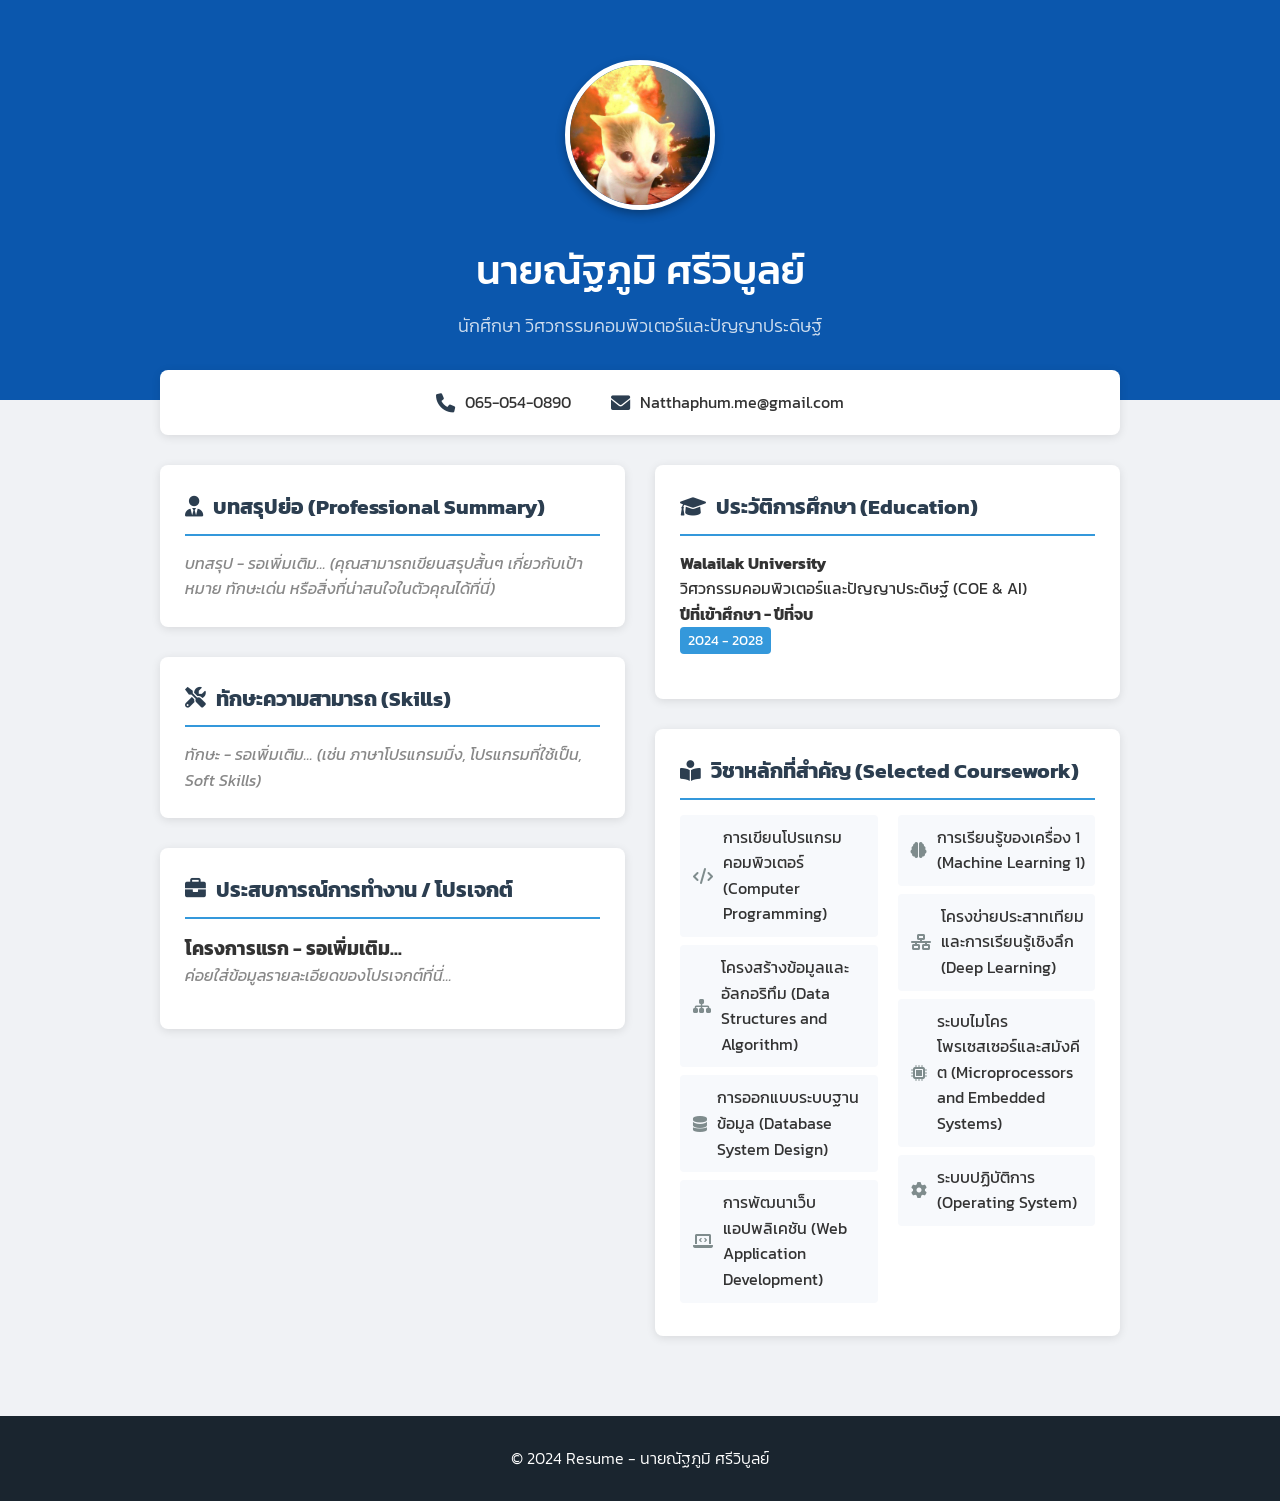
==== index.html @ 9d8151a6 "first commit" ====
<!DOCTYPE html>
<html lang="th">

<head>
    <meta charset="UTF-8">
    <meta name="viewport" content="width=device-width, initial-scale=1.0">
    <title>Resume - นายณัฐภูมิ ศรีวิบูลย์</title>
    <link rel="stylesheet" href="resume.css">
    <link rel="stylesheet" href="https://cdnjs.cloudflare.com/ajax/libs/font-awesome/6.0.0/css/all.min.css">
    <link href="https://fonts.googleapis.com/css2?family=Kanit:wght@300;400;500&display=swap" rel="stylesheet">
</head>

<body>

    <header class="header">
        <div class="container">
            <img src="profile.png" alt="นายณัฐภูมิ ศรีวิบูลย์" class="profile-img">
            <h1>นายณัฐภูมิ ศรีวิบูลย์</h1>
            <p>นักศึกษา วิศวกรรมคอมพิวเตอร์และปัญญาประดิษฐ์</p>
        </div>
    </header>

    <div class="container main-content">

        <section class="contact-bar">
            <div class="contact-item">
                <i class="fas fa-phone"></i>
                <span>065-054-0890</span>
            </div>
            <div class="contact-item">
                <i class="fas fa-envelope"></i>
                <a href="mailto:Natthaphum.me@gmail.com">Natthaphum.me@gmail.com</a>
            </div>
        </section>

        <div class="resume-grid">

            <div class="left-col">
                <section class="panel summary-panel">
                    <h2><i class="fas fa-user-tie"></i> บทสรุปย่อ (Professional Summary)</h2>
                    <p class="placeholder">บทสรุป - รอเพิ่มเติม... (คุณสามารถเขียนสรุปสั้นๆ เกี่ยวกับเป้าหมาย ทักษะเด่น
                        หรือสิ่งที่น่าสนใจในตัวคุณได้ที่นี่)</p>
                </section>

                <section class="panel skills-panel">
                    <h2><i class="fas fa-tools"></i> ทักษะความสามารถ (Skills)</h2>
                    <p class="placeholder">ทักษะ - รอเพิ่มเติม... (เช่น ภาษาโปรแกรมมิ่ง, โปรแกรมที่ใช้เป็น, Soft Skills)
                    </p>
                </section>

                <section class="panel experience-panel">
                    <h2><i class="fas fa-briefcase"></i> ประสบการณ์การทำงาน / โปรเจกต์</h2>
                    <div class="project-item">
                        <h3>โครงการแรก - รอเพิ่มเติม...</h3>
                        <p class="placeholder">ค่อยใส่ข้อมูลรายละเอียดของโปรเจกต์ที่นี่...</p>
                    </div>
                </section>
            </div>

            <div class="right-col">
                <section class="panel education-panel">
                    <h2><i class="fas fa-graduation-cap"></i> ประวัติการศึกษา (Education)</h2>
                    <div class="edu-item">

                        <p><strong>Walailak University</strong></p>
                        <p>วิศวกรรมคอมพิวเตอร์และปัญญาประดิษฐ์ (COE & AI)</p>
                        <p><strong>ปีที่เข้าศึกษา - ปีที่จบ</strong></p>
                        <span class="date">2024 - 2028</span>
                    </div>
                </section>

                <section class="panel coursework-panel">
                    <h2><i class="fas fa-book-reader"></i> วิชาหลักที่สำคัญ (Selected Coursework)</h2>
                

                    <div class="course-grid">

                        <ul class="course-list course-col left">
                            <li><i class="fas fa-code"></i> การเขียนโปรแกรมคอมพิวเตอร์ (Computer Programming)</li>
                            <li><i class="fas fa-sitemap"></i> โครงสร้างข้อมูลและอัลกอริทึม (Data Structures and
                                Algorithm)</li>
                            <li><i class="fas fa-database"></i> การออกแบบระบบฐานข้อมูล (Database System Design)</li>
                            <li><i class="fas fa-laptop-code"></i> การพัฒนาเว็บแอปพลิเคชัน (Web Application Development)
                            </li>
                        </ul>

                        <ul class="course-list course-col right">
                            <li><i class="fas fa-brain"></i> การเรียนรู้ของเครื่อง 1 (Machine Learning 1)</li>
                            <li><i class="fas fa-network-wired"></i> โครงข่ายประสาทเทียมและการเรียนรู้เชิงลึก (Deep
                                Learning)</li>
                            <li><i class="fas fa-microchip"></i> ระบบไมโครโพรเซสเซอร์และสมังคีต (Microprocessors and
                                Embedded Systems)</li>
                            <li><i class="fas fa-cog"></i> ระบบปฏิบัติการ (Operating System)</li>
                        </ul>

                    </div>
                </section>
            </div>
        </div>
    </div>

    <footer class="footer">
        <p>&copy; 2024 Resume - นายณัฐภูมิ ศรีวิบูลย์</p>
    </footer>

    <script src="resume.js"></script>
</body>

</html>
---- resume.css ----
/* การตั้งค่าพื้นฐาน */
* {
    margin: 0;
    padding: 0;
    box-sizing: border-box;
}

body {
    font-family: 'Kanit', sans-serif;
    background-color: #f0f2f5;
    color: #333;
    line-height: 1.6;
}

.container {
    max-width: 1000px;
    margin: 0 auto;
    padding: 0 20px;
}

/* Header */
.header {
    background-color: #0b57ad;
    color: white;
    padding: 60px 0;
    text-align: center;
}

.profile-img {
    width: 150px;
    height: 150px;
    border-radius: 50%;
    object-fit: cover;
    border: 5px solid white;
    margin-bottom: 20px;
    box-shadow: 0 4px 10px rgba(0,0,0,0.3);
}

.header h1 {
    font-size: 2.5rem;
    font-weight: 500;
    margin-bottom: 10px;
}

.header p {
    font-size: 1.1rem;
    font-weight: 300;
    opacity: 0.8;
}

/* Main Content */
.main-content {
    margin-top: -30px;
    padding-bottom: 50px;
}

/* Contact Bar */
.contact-bar {
    background-color: white;
    padding: 20px;
    border-radius: 8px;
    box-shadow: 0 2px 10px rgba(0, 0, 0, 0.1);
    display: flex;
    justify-content: center;
    gap: 40px;
    margin-bottom: 30px;
}

.contact-item {
    display: flex;
    align-items: center;
    gap: 10px;
}

.contact-item i {
    color: #2c3e50;
    font-size: 1.2rem;
}

.contact-item a {
    color: #333;
    text-decoration: none;
}

.contact-item a:hover {
    text-decoration: underline;
}

/* Resume Grid */
.resume-grid {
    display: grid;
    grid-template-columns: 1fr 1fr;
    gap: 30px;
}

/* Panel Styling */
.panel {
    background-color: white;
    padding: 25px;
    border-radius: 8px;
    box-shadow: 0 2px 10px rgba(0,0,0,0.1);
    margin-bottom: 30px;
}

.panel h2 {
    color: #2c3e50;
    font-size: 1.3rem;
    margin-bottom: 15px;
    border-bottom: 2px solid #3498db;
    padding-bottom: 10px;
    display: flex;
    align-items: center;
    gap: 10px;
}

.placeholder {
    font-style: italic;
    color: #888;
}

/* Coursework */
.course-intro {
    margin-bottom: 15px;
}

.course-list {
    list-style: none;
}

.course-list li {
    background-color: #f7f9fc;
    padding: 10px;
    border-radius: 4px;
    margin-bottom: 8px;
    display: flex;
    align-items: center;
    gap: 10px;
    border-left: 3px solid transparent;
}

.course-list li:hover {
    border-left: 3px solid #3498db;
    background-color: #ebf5fb;
}

.course-list li i {
    color: #7f8c8d;
    width: 20px;
    text-align: center;
}

/* Education & Experience Items */
.edu-item, .project-item {
    margin-bottom: 15px;
}

.date {
    display: inline-block;
    background-color: #3498db;
    color: white;
    padding: 2px 8px;
    border-radius: 4px;
    font-size: 0.9rem;
    margin-bottom: 5px;
}

/* Footer */
.footer {
    text-align: center;
    padding: 30px 0;
    background-color: #1a252f;
    color: white;
    font-weight: 300;
}

/* Responsive (ปรับหน้าจอสำหรับมือถือ) */
@media (max-width: 768px) {
    .resume-grid {
        grid-template-columns: 1fr;
    }
    
    .contact-bar {
        flex-direction: column;
        align-items: center;
        gap: 15px;
    }
    
    .header h1 {
        font-size: 2rem;
    }
}
/* จัดการกล่องคอลัมน์วิชาเรียน */
.course-grid {
    display: flex;
    gap: 20px; /* ระยะห่างระหว่างคอลัมน์ซ้าย-ขวา */
}

.course-col {
    flex: 1; /* ให้ 2 ฝั่งแบ่งพื้นที่เท่าๆ กัน */
}

/* แถม: ทำให้มือถือดูสวย (เรียงต่อกันบนลงล่างเมื่อจอเล็ก) */
@media (max-width: 768px) {
    .course-grid {
        flex-direction: column;
        gap: 0;
    }
}
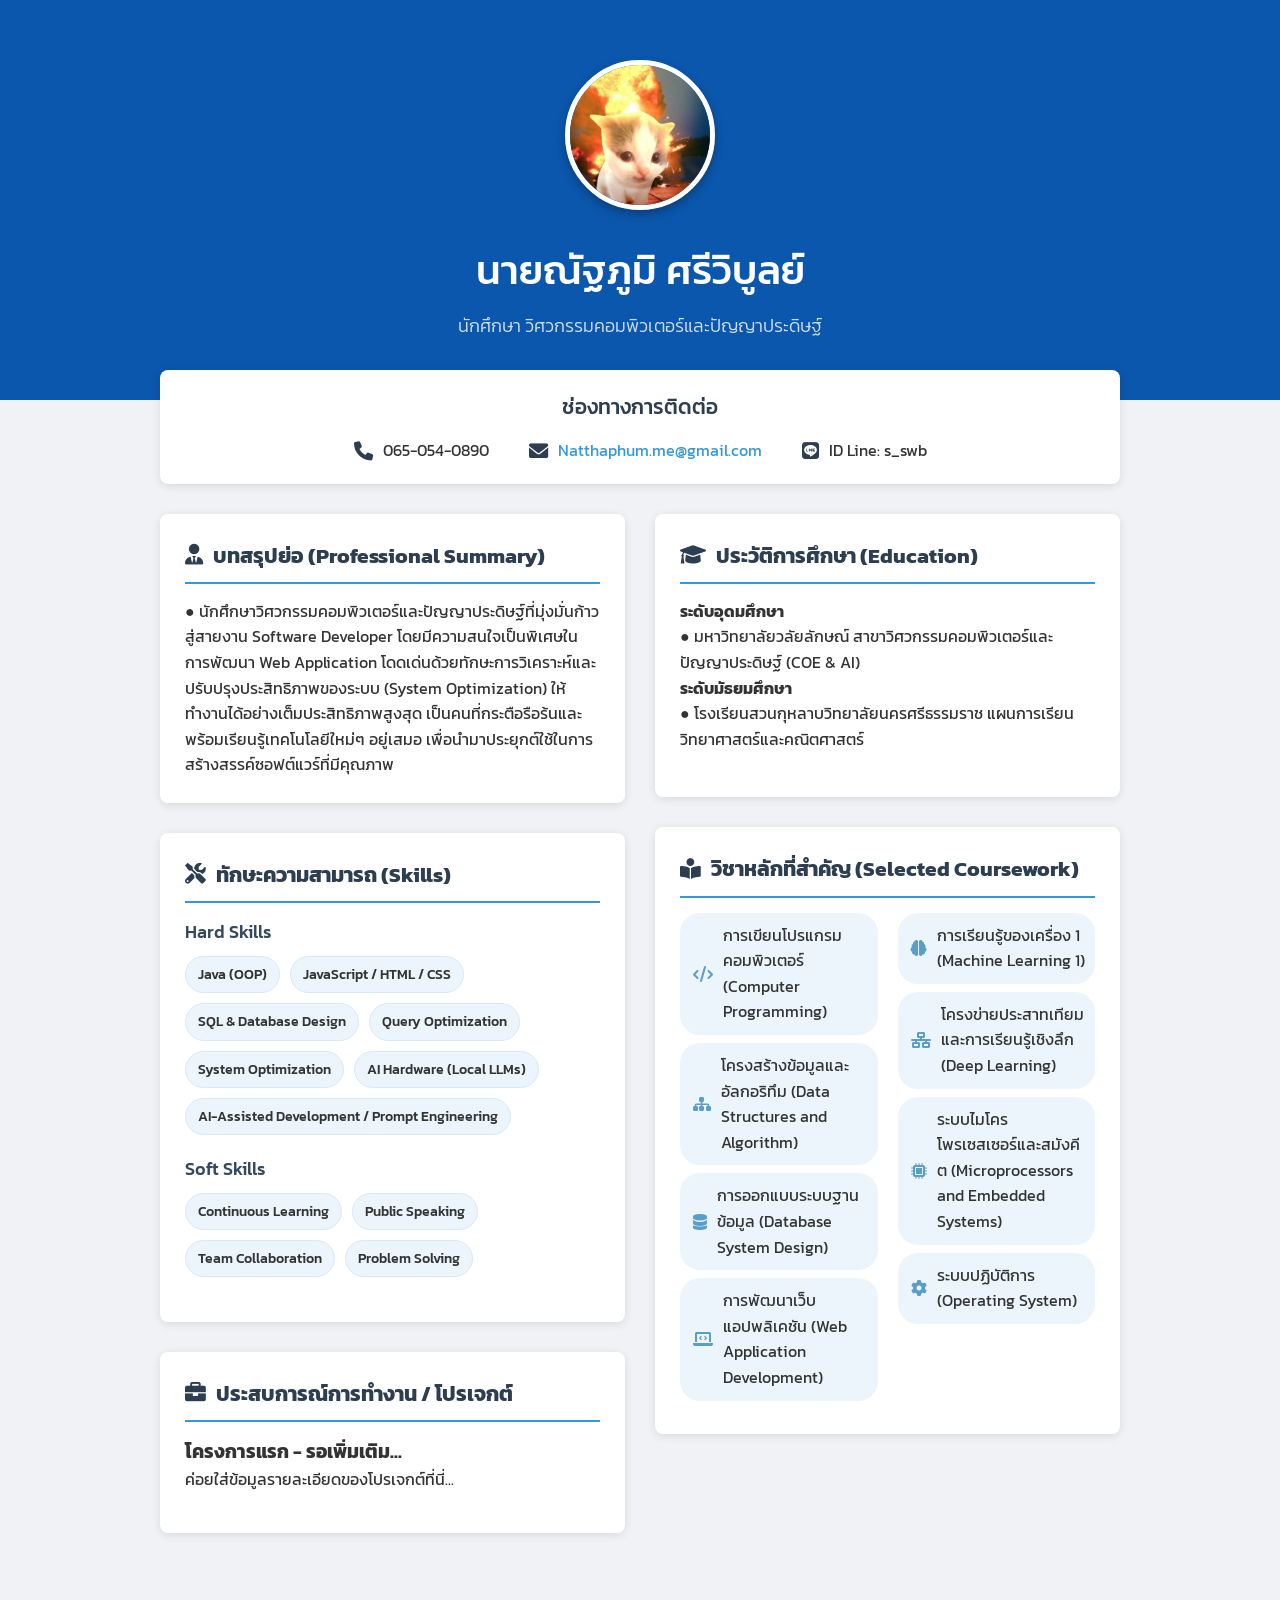
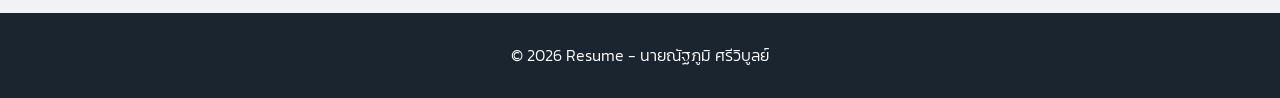
==== commit fba69d8a: "อัปเดต" ====
--- a/index.html
+++ b/index.html
@@ -22,14 +22,22 @@
 
     <div class="container main-content">
 
+        <!-- ส่วนข้อมูลติดต่อ -->
         <section class="contact-bar">
-            <div class="contact-item">
-                <i class="fas fa-phone"></i>
-                <span>065-054-0890</span>
-            </div>
-            <div class="contact-item">
-                <i class="fas fa-envelope"></i>
-                <a href="mailto:Natthaphum.me@gmail.com">Natthaphum.me@gmail.com</a>
+            <h2 class="contact-title">ช่องทางการติดต่อ</h2>
+            <div class="contact-info">
+                <div class="contact-item">
+                    <i class="fas fa-phone"></i>
+                    <span>065-054-0890</span>
+                </div>
+                <div class="contact-item">
+                    <i class="fas fa-envelope"></i>
+                    <a href="mailto:Natthaphum.me@gmail.com">Natthaphum.me@gmail.com</a>
+                </div>
+                <div class="contact-item">
+                    <i class="fab fa-line" ></i>
+                    <span>ID Line: s_swb</span>
+                </div>
             </div>
         </section>
 
@@ -38,14 +46,39 @@
             <div class="left-col">
                 <section class="panel summary-panel">
                     <h2><i class="fas fa-user-tie"></i> บทสรุปย่อ (Professional Summary)</h2>
-                    <p class="placeholder">บทสรุป - รอเพิ่มเติม... (คุณสามารถเขียนสรุปสั้นๆ เกี่ยวกับเป้าหมาย ทักษะเด่น
-                        หรือสิ่งที่น่าสนใจในตัวคุณได้ที่นี่)</p>
+                    <p class="placeholder">● นักศึกษาวิศวกรรมคอมพิวเตอร์และปัญญาประดิษฐ์ที่มุ่งมั่นก้าวสู่สายงาน
+                        Software Developer โดยมีความสนใจเป็นพิเศษในการพัฒนา Web Application
+                        โดดเด่นด้วยทักษะการวิเคราะห์และปรับปรุงประสิทธิภาพของระบบ (System Optimization)
+                        ให้ทำงานได้อย่างเต็มประสิทธิภาพสูงสุด เป็นคนที่กระตือรือร้นและพร้อมเรียนรู้เทคโนโลยีใหม่ๆ
+                        อยู่เสมอ เพื่อนำมาประยุกต์ใช้ในการสร้างสรรค์ซอฟต์แวร์ที่มีคุณภาพ</p>
                 </section>
 
                 <section class="panel skills-panel">
                     <h2><i class="fas fa-tools"></i> ทักษะความสามารถ (Skills)</h2>
-                    <p class="placeholder">ทักษะ - รอเพิ่มเติม... (เช่น ภาษาโปรแกรมมิ่ง, โปรแกรมที่ใช้เป็น, Soft Skills)
-                    </p>
+
+                    <div class="skills-category">
+                        <h3>Hard Skills</h3>
+                        <div class="skill-tags">
+                            <span class="skill-tag">Java (OOP)</span>
+                            <span class="skill-tag">JavaScript / HTML / CSS</span>
+                            <span class="skill-tag">SQL & Database Design</span>
+                            <span class="skill-tag">Query Optimization</span>
+                            <span class="skill-tag">System Optimization</span>
+                            <span class="skill-tag">AI Hardware (Local LLMs)</span>
+                            <span class="skill-tag">AI-Assisted Development / Prompt Engineering</span>
+
+                        </div>
+                    </div>
+
+                    <div class="skills-category">
+                        <h3>Soft Skills</h3>
+                        <div class="skill-tags">
+                            <span class="skill-tag">Continuous Learning</span>
+                            <span class="skill-tag">Public Speaking</span>
+                            <span class="skill-tag">Team Collaboration</span>
+                            <span class="skill-tag">Problem Solving</span>
+                        </div>
+                    </div>
                 </section>
 
                 <section class="panel experience-panel">
@@ -62,16 +95,17 @@
                     <h2><i class="fas fa-graduation-cap"></i> ประวัติการศึกษา (Education)</h2>
                     <div class="edu-item">
 
-                        <p><strong>Walailak University</strong></p>
-                        <p>วิศวกรรมคอมพิวเตอร์และปัญญาประดิษฐ์ (COE & AI)</p>
-                        <p><strong>ปีที่เข้าศึกษา - ปีที่จบ</strong></p>
-                        <span class="date">2024 - 2028</span>
+                        <p><strong>ระดับอุดมศึกษา</strong></p>
+                        <p>● มหาวิทยาลัยวลัยลักษณ์ สาขาวิศวกรรมคอมพิวเตอร์และปัญญาประดิษฐ์ (COE & AI)</p>
+                        <p><strong>ระดับมัธยมศึกษา</strong></p>
+                        <span class="date">● โรงเรียนสวนกุหลาบวิทยาลัยนครศรีธรรมราช แผนการเรียน
+                            วิทยาศาสตร์และคณิตศาสตร์</span>
                     </div>
                 </section>
 
                 <section class="panel coursework-panel">
                     <h2><i class="fas fa-book-reader"></i> วิชาหลักที่สำคัญ (Selected Coursework)</h2>
-                
+
 
                     <div class="course-grid">
 
@@ -100,7 +134,7 @@
     </div>
 
     <footer class="footer">
-        <p>&copy; 2024 Resume - นายณัฐภูมิ ศรีวิบูลย์</p>
+        <p>&copy; 2026 Resume - นายณัฐภูมิ ศรีวิบูลย์</p>
     </footer>
 
     <script src="resume.js"></script>
--- a/resume.css
+++ b/resume.css
@@ -33,7 +33,7 @@
     object-fit: cover;
     border: 5px solid white;
     margin-bottom: 20px;
-    box-shadow: 0 4px 10px rgba(0,0,0,0.3);
+    box-shadow: 0 4px 10px rgba(0, 0, 0, 0.3);
 }
 
 .header h1 {
@@ -59,11 +59,22 @@
     background-color: white;
     padding: 20px;
     border-radius: 8px;
-    box-shadow: 0 2px 10px rgba(0, 0, 0, 0.1);
+    box-shadow: 0 2px 10px rgba(0,0,0,0.1);
+    margin-bottom: 30px;
+    text-align: center; /* จัดให้ข้อความและเนื้อหาอยู่ตรงกลาง */
+}
+
+.contact-title {
+    color: #2c3e50;
+    font-size: 1.3rem;
+    margin-bottom: 15px;
+    font-weight: 500;
+}
+
+.contact-info {
     display: flex;
     justify-content: center;
     gap: 40px;
-    margin-bottom: 30px;
 }
 
 .contact-item {
@@ -78,7 +89,7 @@
 }
 
 .contact-item a {
-    color: #333;
+    color: #3498db;
     text-decoration: none;
 }
 
@@ -98,7 +109,7 @@
     background-color: white;
     padding: 25px;
     border-radius: 8px;
-    box-shadow: 0 2px 10px rgba(0,0,0,0.1);
+    box-shadow: 0 2px 10px rgba(0, 0, 0, 0.1);
     margin-bottom: 30px;
 }
 
@@ -113,10 +124,6 @@
     gap: 10px;
 }
 
-.placeholder {
-    font-style: italic;
-    color: #888;
-}
 
 /* Coursework */
 .course-intro {
@@ -128,39 +135,42 @@
 }
 
 .course-list li {
-    background-color: #f7f9fc;
+    background-color: #ebf5fb;
     padding: 10px;
-    border-radius: 4px;
+    border-radius: 20px;
     margin-bottom: 8px;
     display: flex;
     align-items: center;
     gap: 10px;
     border-left: 3px solid transparent;
+
 }
 
 .course-list li:hover {
-    border-left: 3px solid #3498db;
-    background-color: #ebf5fb;
+    background-color: #3498db;
+    color: white;
+    transform: translateY(-2px);
+    box-shadow: 0 4px 6px rgba(52, 152, 219, 0.2);
+
 }
 
 .course-list li i {
-    color: #7f8c8d;
+    color: #297fb9c0;
     width: 20px;
     text-align: center;
 }
 
 /* Education & Experience Items */
-.edu-item, .project-item {
+.edu-item,
+.project-item {
     margin-bottom: 15px;
 }
 
 .date {
     display: inline-block;
-    background-color: #3498db;
-    color: white;
-    padding: 2px 8px;
+    padding: 0px 0px;
     border-radius: 4px;
-    font-size: 0.9rem;
+    font-size: 1rem;
     margin-bottom: 5px;
 }
 
@@ -174,29 +184,25 @@
 }
 
 /* Responsive (ปรับหน้าจอสำหรับมือถือ) */
+/* นำไปแทนที่ในส่วน @media (max-width: 768px) ของเดิมที่เกี่ยวกับ contact */
 @media (max-width: 768px) {
-    .resume-grid {
-        grid-template-columns: 1fr;
-    }
-    
-    .contact-bar {
+    .contact-info {
         flex-direction: column;
         align-items: center;
         gap: 15px;
     }
-    
-    .header h1 {
-        font-size: 2rem;
-    }
-}
+}
+
 /* จัดการกล่องคอลัมน์วิชาเรียน */
 .course-grid {
     display: flex;
-    gap: 20px; /* ระยะห่างระหว่างคอลัมน์ซ้าย-ขวา */
+    gap: 20px;
+    /* ระยะห่างระหว่างคอลัมน์ซ้าย-ขวา */
 }
 
 .course-col {
-    flex: 1; /* ให้ 2 ฝั่งแบ่งพื้นที่เท่าๆ กัน */
+    flex: 1;
+    /* ให้ 2 ฝั่งแบ่งพื้นที่เท่าๆ กัน */
 }
 
 /* แถม: ทำให้มือถือดูสวย (เรียงต่อกันบนลงล่างเมื่อจอเล็ก) */
@@ -205,4 +211,39 @@
         flex-direction: column;
         gap: 0;
     }
-}+}
+
+/* การตกแต่งส่วน Skills ให้เป็นรูปแบบ Tag */
+.skills-category {
+    margin-bottom: 20px;
+}
+
+.skills-category h3 {
+    font-size: 1.1rem;
+    color: #34495e;
+    margin-bottom: 10px;
+    font-weight: 500;
+}
+
+.skill-tags {
+    display: flex;
+    flex-wrap: wrap;
+    gap: 10px;
+}
+
+.skill-tag {
+    background-color: #ebf5fb;
+    padding: 6px 12px;
+    border-radius: 20px;
+    font-size: 0.9rem;
+    font-weight: 500;
+    border: 1px solid #d6eaf8;
+    transition: all 0.3s ease;
+}
+
+.skill-tag:hover {
+    background-color: #3498db;
+    color: white;
+    transform: translateY(-2px);
+    box-shadow: 0 4px 6px rgba(52, 152, 219, 0.2);
+}
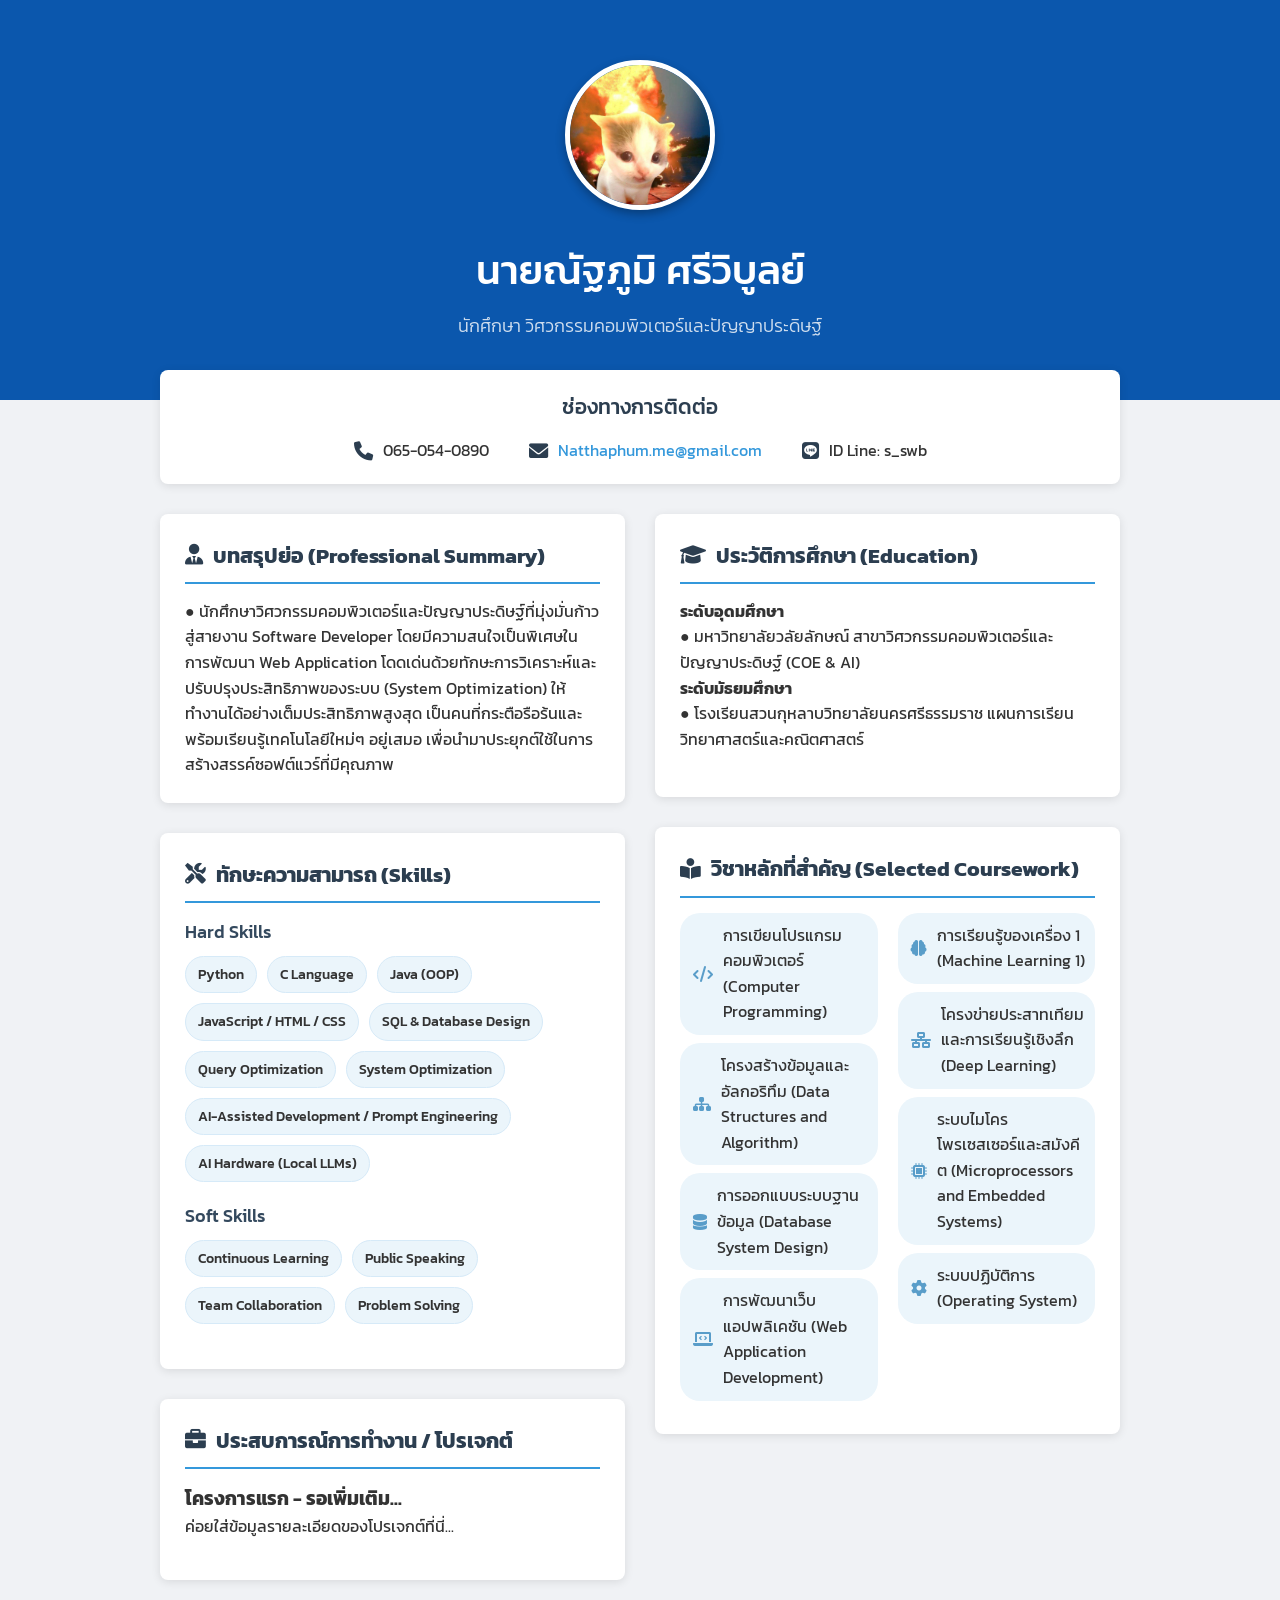
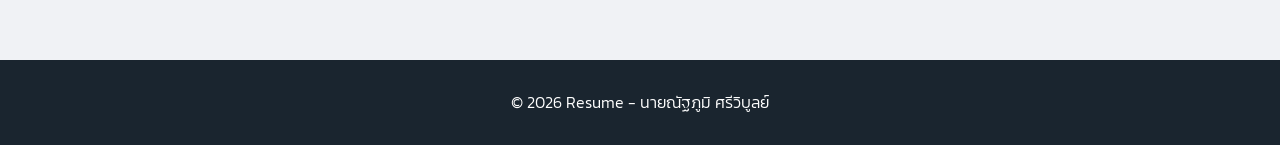
==== commit 9f81355d: "อัปเดต" ====
--- a/index.html
+++ b/index.html
@@ -59,13 +59,16 @@
                     <div class="skills-category">
                         <h3>Hard Skills</h3>
                         <div class="skill-tags">
+                            <span class="skill-tag">Python</span>
+                            <span class="skill-tag">C Language</span>
                             <span class="skill-tag">Java (OOP)</span>
                             <span class="skill-tag">JavaScript / HTML / CSS</span>
                             <span class="skill-tag">SQL & Database Design</span>
                             <span class="skill-tag">Query Optimization</span>
                             <span class="skill-tag">System Optimization</span>
+                            <span class="skill-tag">AI-Assisted Development / Prompt Engineering</span>
                             <span class="skill-tag">AI Hardware (Local LLMs)</span>
-                            <span class="skill-tag">AI-Assisted Development / Prompt Engineering</span>
+                            
 
                         </div>
                     </div>
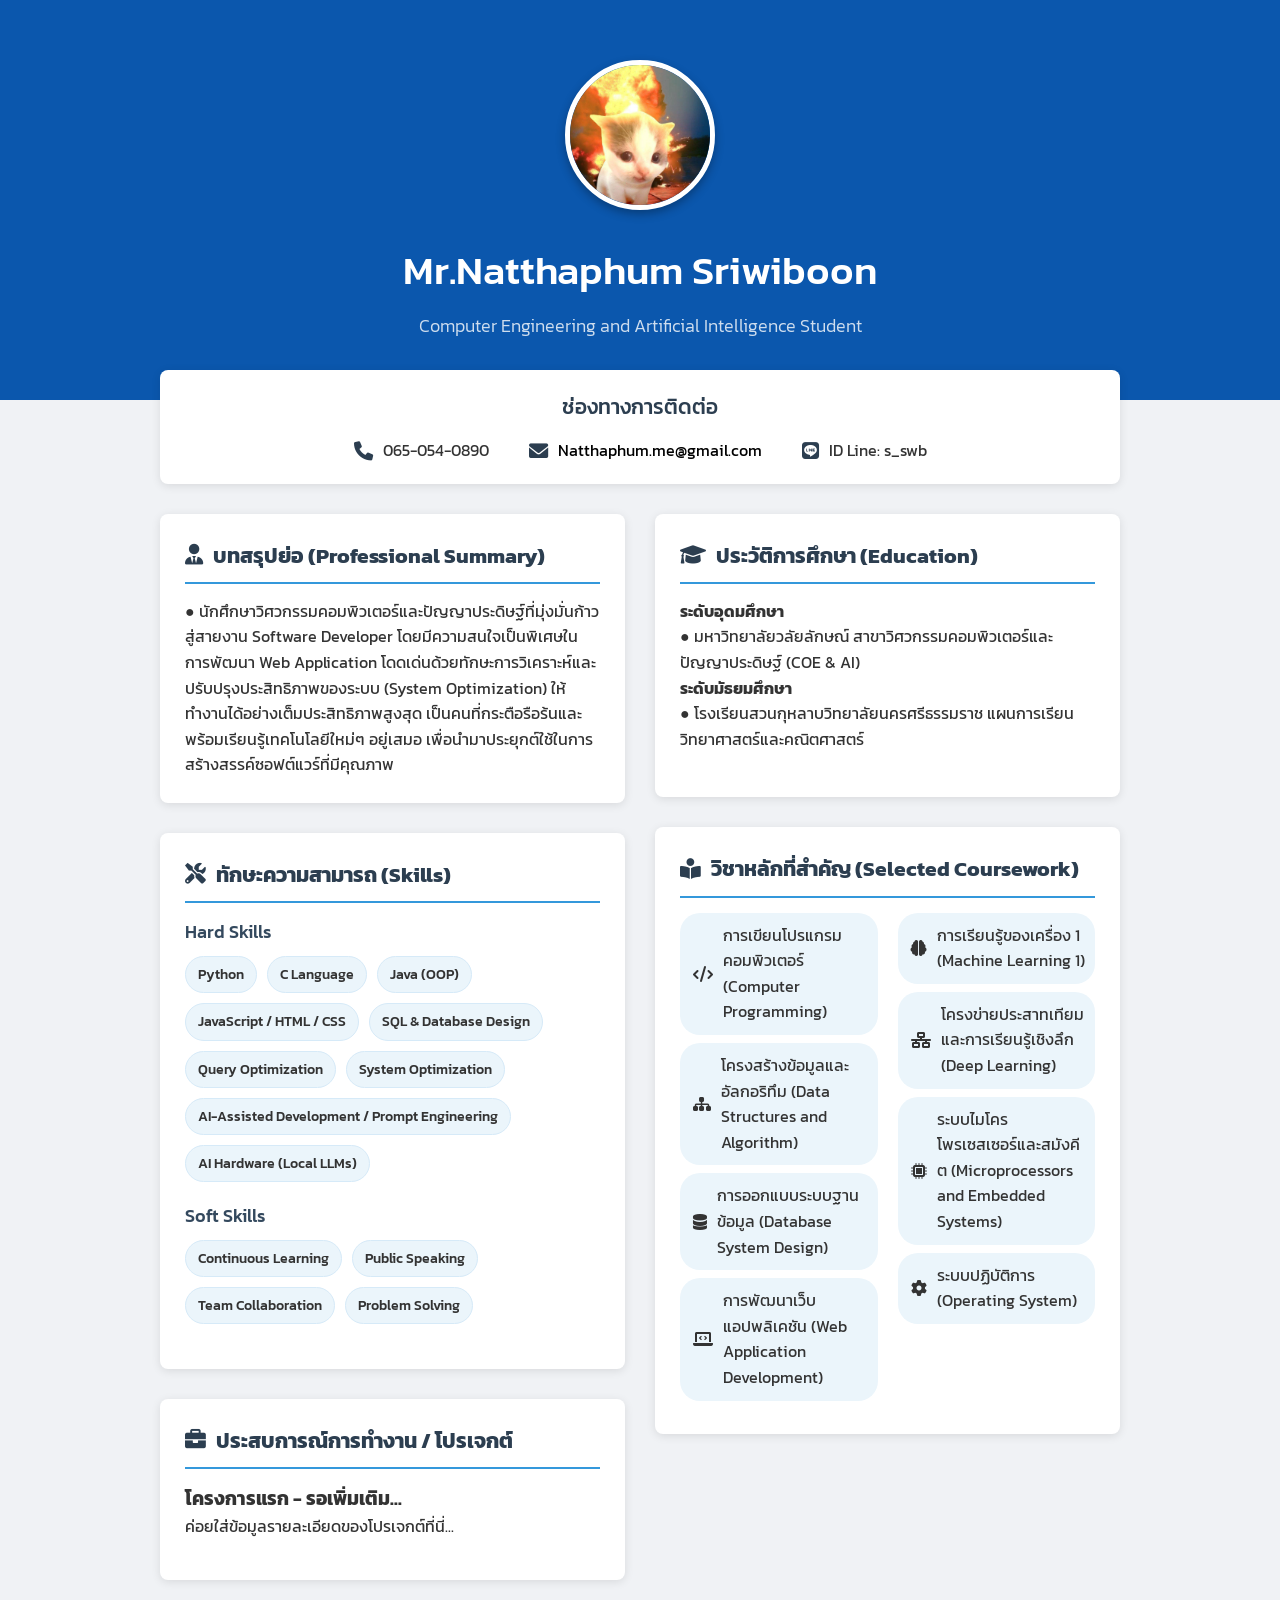
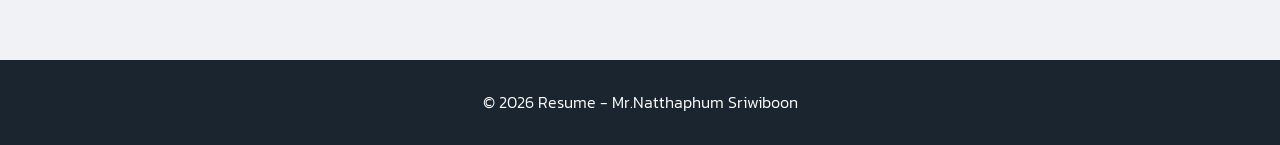
==== commit e21d5f27: "อัปเดต" ====
--- a/index.html
+++ b/index.html
@@ -4,7 +4,7 @@
 <head>
     <meta charset="UTF-8">
     <meta name="viewport" content="width=device-width, initial-scale=1.0">
-    <title>Resume - นายณัฐภูมิ ศรีวิบูลย์</title>
+    <title>Resume - Mr.Natthaphum Sriwiboon</title>
     <link rel="stylesheet" href="resume.css">
     <link rel="stylesheet" href="https://cdnjs.cloudflare.com/ajax/libs/font-awesome/6.0.0/css/all.min.css">
     <link href="https://fonts.googleapis.com/css2?family=Kanit:wght@300;400;500&display=swap" rel="stylesheet">
@@ -14,9 +14,9 @@
 
     <header class="header">
         <div class="container">
-            <img src="profile.png" alt="นายณัฐภูมิ ศรีวิบูลย์" class="profile-img">
-            <h1>นายณัฐภูมิ ศรีวิบูลย์</h1>
-            <p>นักศึกษา วิศวกรรมคอมพิวเตอร์และปัญญาประดิษฐ์</p>
+            <img src="profile.png" alt="Mr. Natthaphum Sriwiboon" class="profile-img">
+            <h1>Mr.Natthaphum Sriwiboon</h1>
+            <p>Computer Engineering and Artificial Intelligence Student</p>
         </div>
     </header>
 
@@ -137,7 +137,7 @@
     </div>
 
     <footer class="footer">
-        <p>&copy; 2026 Resume - นายณัฐภูมิ ศรีวิบูลย์</p>
+        <p>&copy; 2026 Resume - Mr.Natthaphum Sriwiboon</p>
     </footer>
 
     <script src="resume.js"></script>
--- a/resume.css
+++ b/resume.css
@@ -89,7 +89,7 @@
 }
 
 .contact-item a {
-    color: #3498db;
+    color: #000000;
     text-decoration: none;
 }
 
@@ -155,7 +155,6 @@
 }
 
 .course-list li i {
-    color: #297fb9c0;
     width: 20px;
     text-align: center;
 }
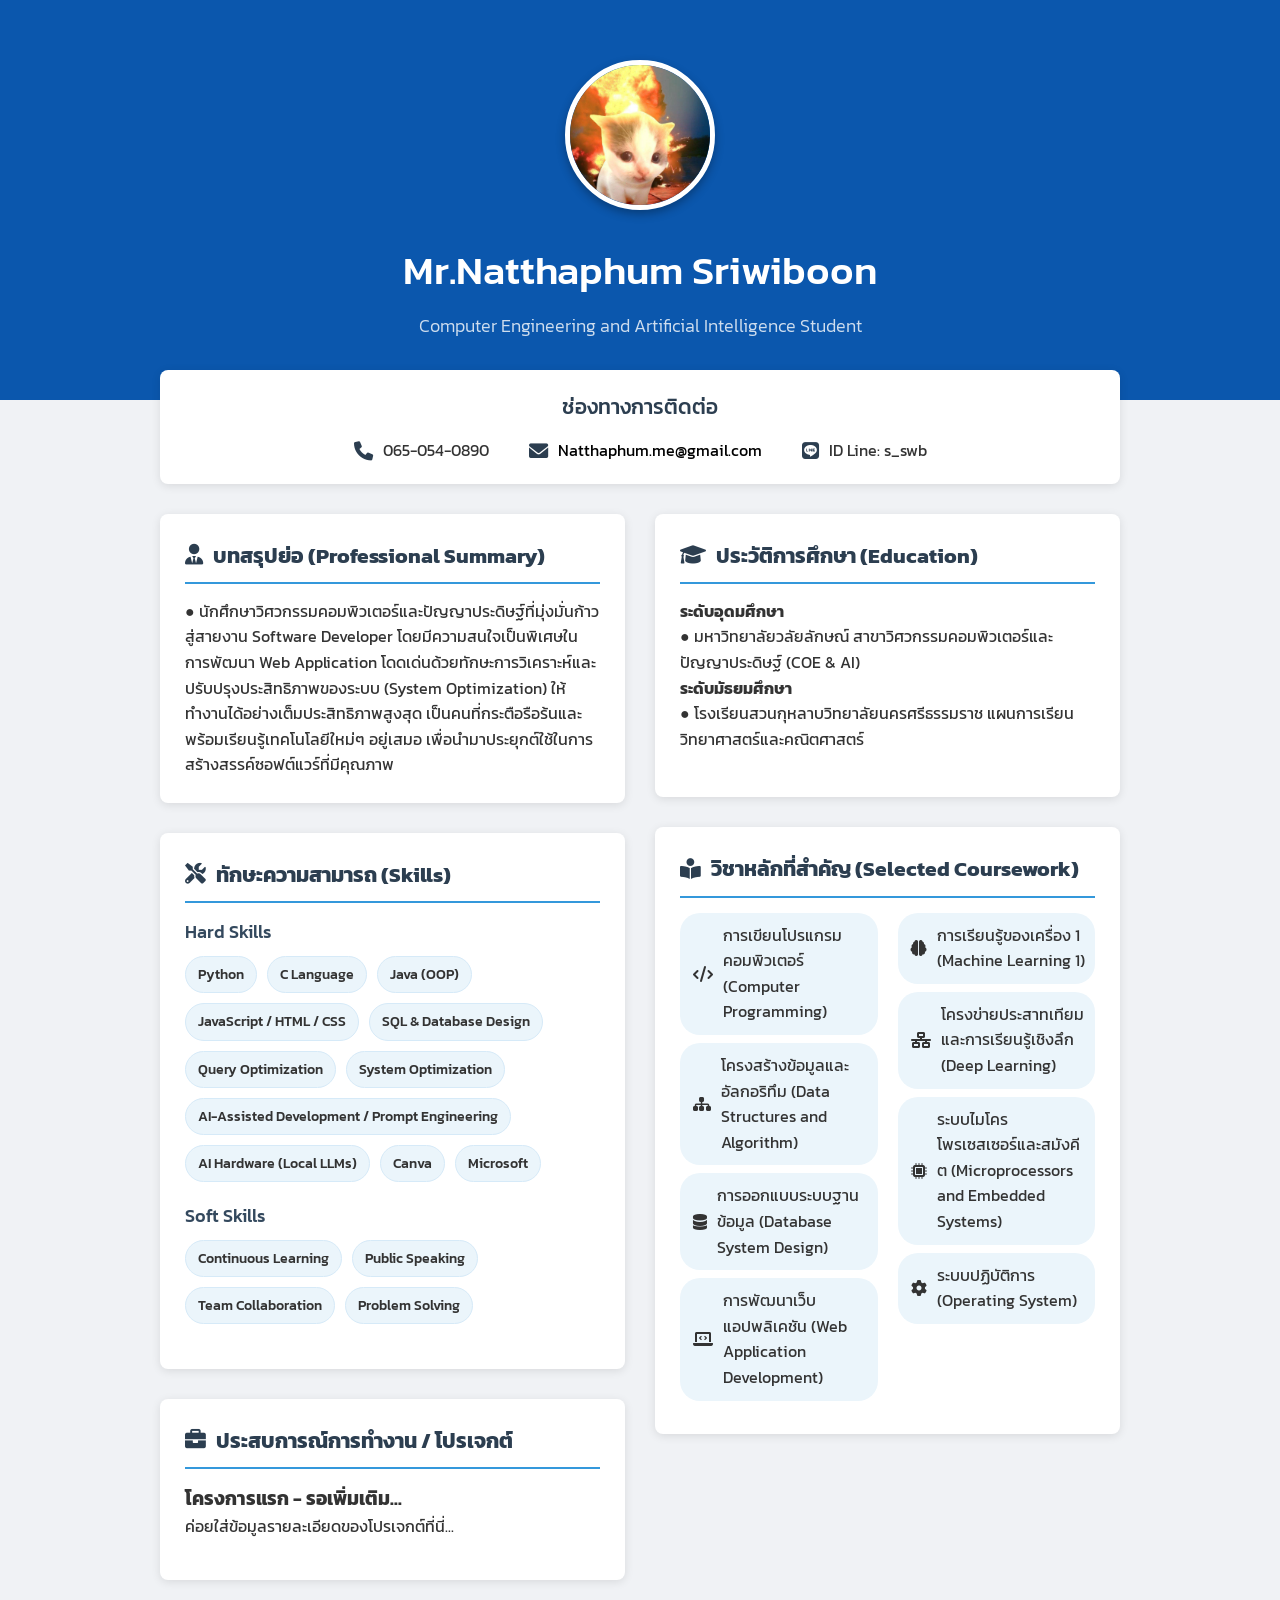
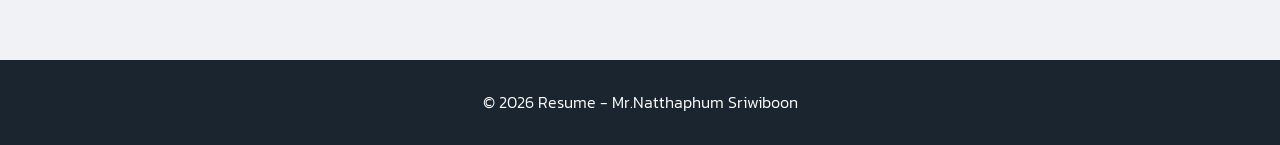
==== commit e520e815: "อัปเดต" ====
--- a/index.html
+++ b/index.html
@@ -68,7 +68,8 @@
                             <span class="skill-tag">System Optimization</span>
                             <span class="skill-tag">AI-Assisted Development / Prompt Engineering</span>
                             <span class="skill-tag">AI Hardware (Local LLMs)</span>
-                            
+                            <span class="skill-tag">Canva</span>
+                            <span class="skill-tag">Microsoft</span>
 
                         </div>
                     </div>
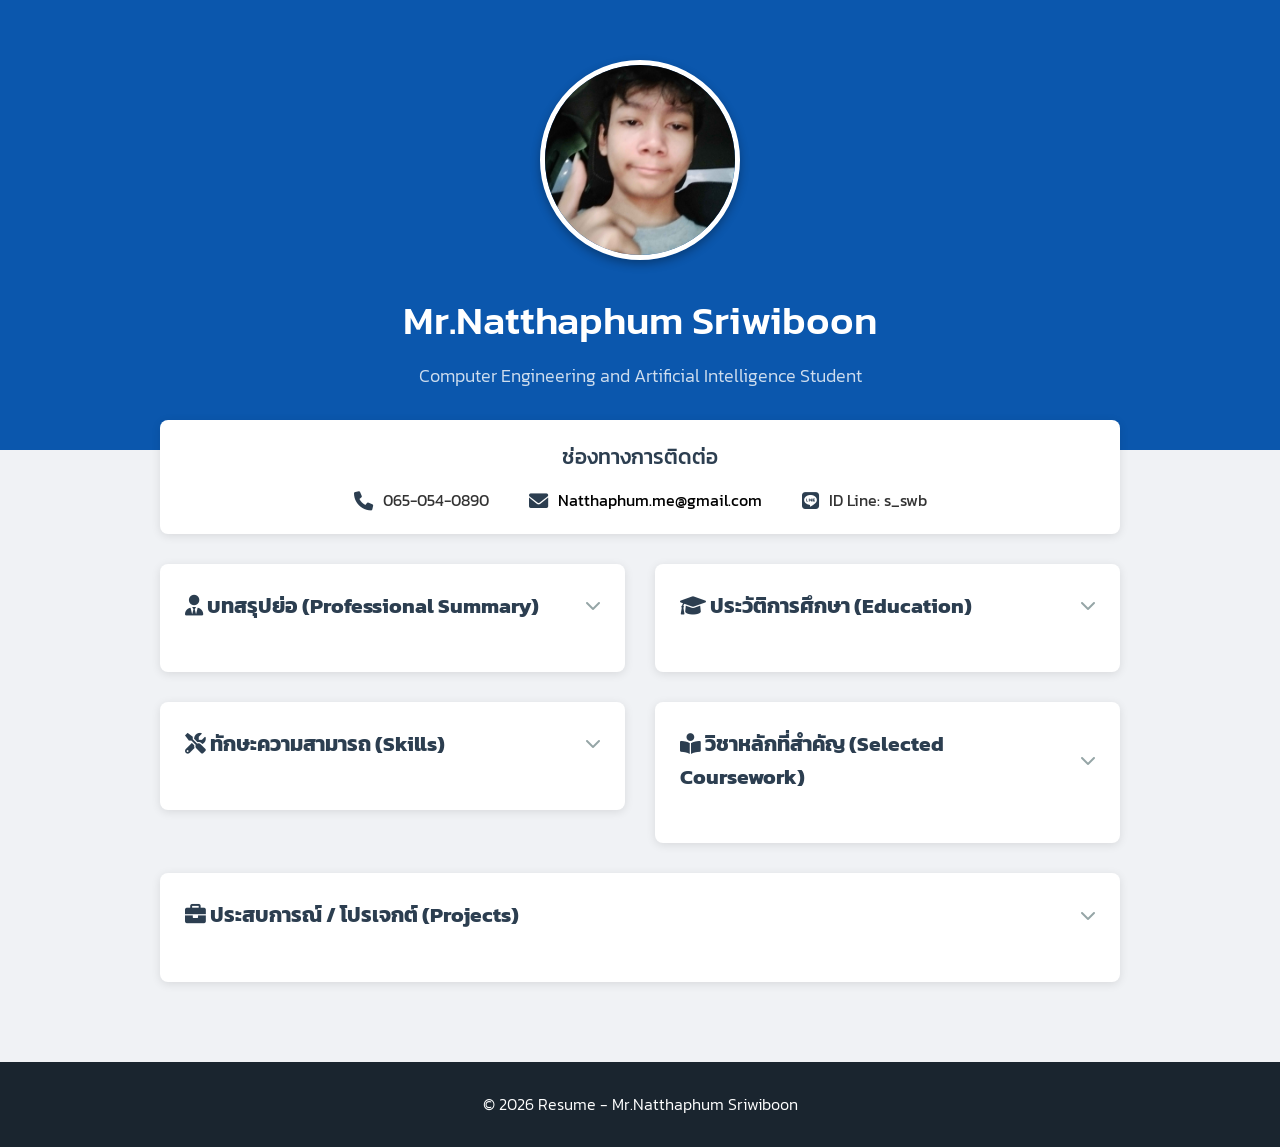
==== commit a63fe29b: "อัปเดต" ====
--- a/index.html
+++ b/index.html
@@ -14,7 +14,7 @@
 
     <header class="header">
         <div class="container">
-            <img src="profile.png" alt="Mr. Natthaphum Sriwiboon" class="profile-img">
+            <img src="profile1.png" alt="Mr. Natthaphum Sriwiboon" class="profile-img">
             <h1>Mr.Natthaphum Sriwiboon</h1>
             <p>Computer Engineering and Artificial Intelligence Student</p>
         </div>
@@ -35,106 +35,148 @@
                     <a href="mailto:Natthaphum.me@gmail.com">Natthaphum.me@gmail.com</a>
                 </div>
                 <div class="contact-item">
-                    <i class="fab fa-line" ></i>
+                    <i class="fab fa-line"></i>
                     <span>ID Line: s_swb</span>
                 </div>
             </div>
         </section>
 
+        <!-- ระบบคอลัมน์ซ้ายขวา -->
         <div class="resume-grid">
 
             <div class="left-col">
+                <!-- ส่วนที่ 1: บทสรุปย่อ (เปิดค้างไว้โดยใส่คลาส active) -->
                 <section class="panel summary-panel">
-                    <h2><i class="fas fa-user-tie"></i> บทสรุปย่อ (Professional Summary)</h2>
-                    <p class="placeholder">● นักศึกษาวิศวกรรมคอมพิวเตอร์และปัญญาประดิษฐ์ที่มุ่งมั่นก้าวสู่สายงาน
-                        Software Developer โดยมีความสนใจเป็นพิเศษในการพัฒนา Web Application
-                        โดดเด่นด้วยทักษะการวิเคราะห์และปรับปรุงประสิทธิภาพของระบบ (System Optimization)
-                        ให้ทำงานได้อย่างเต็มประสิทธิภาพสูงสุด เป็นคนที่กระตือรือร้นและพร้อมเรียนรู้เทคโนโลยีใหม่ๆ
-                        อยู่เสมอ เพื่อนำมาประยุกต์ใช้ในการสร้างสรรค์ซอฟต์แวร์ที่มีคุณภาพ</p>
-                </section>
-
-                <section class="panel skills-panel">
-                    <h2><i class="fas fa-tools"></i> ทักษะความสามารถ (Skills)</h2>
-
-                    <div class="skills-category">
-                        <h3>Hard Skills</h3>
-                        <div class="skill-tags">
-                            <span class="skill-tag">Python</span>
-                            <span class="skill-tag">C Language</span>
-                            <span class="skill-tag">Java (OOP)</span>
-                            <span class="skill-tag">JavaScript / HTML / CSS</span>
-                            <span class="skill-tag">SQL & Database Design</span>
-                            <span class="skill-tag">Query Optimization</span>
-                            <span class="skill-tag">System Optimization</span>
-                            <span class="skill-tag">AI-Assisted Development / Prompt Engineering</span>
-                            <span class="skill-tag">AI Hardware (Local LLMs)</span>
-                            <span class="skill-tag">Canva</span>
-                            <span class="skill-tag">Microsoft</span>
-
-                        </div>
-                    </div>
-
-                    <div class="skills-category">
-                        <h3>Soft Skills</h3>
-                        <div class="skill-tags">
-                            <span class="skill-tag">Continuous Learning</span>
-                            <span class="skill-tag">Public Speaking</span>
-                            <span class="skill-tag">Team Collaboration</span>
-                            <span class="skill-tag">Problem Solving</span>
-                        </div>
+                    <h2 class="panel-header ">
+                        <span><i class="fas fa-user-tie"></i> บทสรุปย่อ (Professional Summary)</span>
+                        <i class="fas fa-chevron-down arrow-icon"></i>
+                    </h2>
+                    <div class="panel-content ">
+                        <p>นักศึกษาวิศวกรรมคอมพิวเตอร์และปัญญาประดิษฐ์ที่มุ่งมั่นก้าวสู่สายงาน Software Developer
+                            โดยมีความสนใจเป็นพิเศษในการพัฒนา Web Application
+                            โดดเด่นด้วยทักษะการวิเคราะห์และปรับปรุงประสิทธิภาพของระบบ (System Optimization)
+                            ให้ทำงานได้อย่างเต็มประสิทธิภาพสูงสุด เป็นคนที่กระตือรือร้นและพร้อมเรียนรู้เทคโนโลยีใหม่ๆ
+                            อยู่เสมอ เพื่อนำมาประยุกต์ใช้ในการสร้างสรรค์ซอฟต์แวร์ที่มีคุณภาพ</p>
                     </div>
                 </section>
 
-                <section class="panel experience-panel">
-                    <h2><i class="fas fa-briefcase"></i> ประสบการณ์การทำงาน / โปรเจกต์</h2>
-                    <div class="project-item">
-                        <h3>โครงการแรก - รอเพิ่มเติม...</h3>
-                        <p class="placeholder">ค่อยใส่ข้อมูลรายละเอียดของโปรเจกต์ที่นี่...</p>
+                <!-- ส่วนที่ 2: ทักษะความสามารถ (เปิดค้างไว้โดยใส่คลาส active) -->
+                <section class="panel skills-panel">
+                    <h2 class="panel-header ">
+                        <span><i class="fas fa-tools"></i> ทักษะความสามารถ (Skills)</span>
+                        <i class="fas fa-chevron-down arrow-icon"></i>
+                    </h2>
+                    <div class="panel-content ">
+                        <div class="skills-category">
+                            <h3>Hard Skills</h3>
+                            <div class="skill-tags">
+                                <span class="skill-tag">Python</span>
+                                <span class="skill-tag">C Language</span>
+                                <span class="skill-tag">Java (OOP)</span>
+                                <span class="skill-tag">JavaScript / HTML / CSS</span>
+                                <span class="skill-tag">SQL & Database Design</span>
+                                <span class="skill-tag">Query Optimization</span>
+                                <span class="skill-tag">System Optimization</span>
+                                <span class="skill-tag">AI-Assisted Development / Prompt Engineering</span>
+                                <span class="skill-tag">AI Hardware (Local LLMs)</span>
+                                <span class="skill-tag">Canva</span>
+                                <span class="skill-tag">Microsoft</span>
+                            </div>
+                        </div>
+
+                        <div class="skills-category">
+                            <h3>Soft Skills</h3>
+                            <div class="skill-tags">
+                                <span class="skill-tag">Continuous Learning</span>
+                                <span class="skill-tag">Public Speaking</span>
+                                <span class="skill-tag">Team Collaboration</span>
+                                <span class="skill-tag">Problem Solving</span>
+                            </div>
+                        </div>
                     </div>
                 </section>
             </div>
 
             <div class="right-col">
+                <!-- ส่วนที่ 3: ประวัติการศึกษา -->
                 <section class="panel education-panel">
-                    <h2><i class="fas fa-graduation-cap"></i> ประวัติการศึกษา (Education)</h2>
-                    <div class="edu-item">
-
-                        <p><strong>ระดับอุดมศึกษา</strong></p>
-                        <p>● มหาวิทยาลัยวลัยลักษณ์ สาขาวิศวกรรมคอมพิวเตอร์และปัญญาประดิษฐ์ (COE & AI)</p>
-                        <p><strong>ระดับมัธยมศึกษา</strong></p>
-                        <span class="date">● โรงเรียนสวนกุหลาบวิทยาลัยนครศรีธรรมราช แผนการเรียน
-                            วิทยาศาสตร์และคณิตศาสตร์</span>
+                    <h2 class="panel-header">
+                        <span><i class="fas fa-graduation-cap"></i> ประวัติการศึกษา (Education)</span>
+                        <i class="fas fa-chevron-down arrow-icon"></i>
+                    </h2>
+                    <div class="panel-content">
+                        <div class="edu-item">
+                            <p><strong>ระดับอุดมศึกษา</strong></p>
+                            <p>● มหาวิทยาลัยวลัยลักษณ์ สาขาวิศวกรรมคอมพิวเตอร์และปัญญาประดิษฐ์ (COE & AI)</p>
+                            <p><strong>ระดับมัธยมศึกษา</strong></p>
+                            <span class="date">● โรงเรียนสวนกุหลาบวิทยาลัยนครศรีธรรมราช แผนการเรียน
+                                วิทยาศาสตร์และคณิตศาสตร์</span>
+                        </div>
                     </div>
                 </section>
 
+                <!-- ส่วนที่ 4: วิชาหลักที่สำคัญ -->
                 <section class="panel coursework-panel">
-                    <h2><i class="fas fa-book-reader"></i> วิชาหลักที่สำคัญ (Selected Coursework)</h2>
+                    <h2 class="panel-header">
+                        <span><i class="fas fa-book-reader"></i> วิชาหลักที่สำคัญ (Selected Coursework)</span>
+                        <i class="fas fa-chevron-down arrow-icon"></i>
+                    </h2>
+                    <div class="panel-content">
+                        <div class="course-grid">
+                            <ul class="course-list course-col left">
+                                <li><i class="fas fa-code"></i> การเขียนโปรแกรมคอมพิวเตอร์ (Computer Programming)</li>
+                                <li><i class="fas fa-sitemap"></i> โครงสร้างข้อมูลและอัลกอริทึม (Data Structures and
+                                    Algorithm)</li>
+                                <li><i class="fas fa-database"></i> การออกแบบระบบฐานข้อมูล (Database System Design)</li>
+                                <li><i class="fas fa-laptop-code"></i> การพัฒนาเว็บแอปพลิเคชัน (Web Application Development)
+                                </li>
+                            </ul>
 
-
-                    <div class="course-grid">
-
-                        <ul class="course-list course-col left">
-                            <li><i class="fas fa-code"></i> การเขียนโปรแกรมคอมพิวเตอร์ (Computer Programming)</li>
-                            <li><i class="fas fa-sitemap"></i> โครงสร้างข้อมูลและอัลกอริทึม (Data Structures and
-                                Algorithm)</li>
-                            <li><i class="fas fa-database"></i> การออกแบบระบบฐานข้อมูล (Database System Design)</li>
-                            <li><i class="fas fa-laptop-code"></i> การพัฒนาเว็บแอปพลิเคชัน (Web Application Development)
-                            </li>
-                        </ul>
-
-                        <ul class="course-list course-col right">
-                            <li><i class="fas fa-brain"></i> การเรียนรู้ของเครื่อง 1 (Machine Learning 1)</li>
-                            <li><i class="fas fa-network-wired"></i> โครงข่ายประสาทเทียมและการเรียนรู้เชิงลึก (Deep
-                                Learning)</li>
-                            <li><i class="fas fa-microchip"></i> ระบบไมโครโพรเซสเซอร์และสมังคีต (Microprocessors and
-                                Embedded Systems)</li>
-                            <li><i class="fas fa-cog"></i> ระบบปฏิบัติการ (Operating System)</li>
-                        </ul>
-
+                            <ul class="course-list course-col right">
+                                <li><i class="fas fa-brain"></i> การเรียนรู้ของเครื่อง 1 (Machine Learning 1)</li>
+                                <li><i class="fas fa-network-wired"></i> โครงข่ายประสาทเทียมและการเรียนรู้เชิงลึก (Deep
+                                    Learning)</li>
+                                <li><i class="fas fa-microchip"></i> ระบบไมโครโพรเซสเซอร์และสมังคีต (Microprocessors and
+                                    Embedded Systems)</li>
+                                <li><i class="fas fa-cog"></i> ระบบปฏิบัติการ (Operating System)</li>
+                            </ul>
+                        </div>
                     </div>
                 </section>
             </div>
-        </div>
+
+        </div> <!-- ปิด resume-grid ตรงนี้ -->
+
+        <!-- ส่วนที่ 5: ประสบการณ์ / โปรเจกต์ (ย้ายออกมานอก Grid เพื่อให้เต็มหน้าจอ) -->
+        <section class="panel experience-panel">
+            <h2 class="panel-header">
+                <span><i class="fas fa-briefcase"></i> ประสบการณ์ / โปรเจกต์ (Projects)</span>
+                <i class="fas fa-chevron-down arrow-icon"></i>
+            </h2>
+            <div class="panel-content">
+                <div class="project-item">
+                    <h3><i class="fas fa-database"></i> Food Safety Tracking System (ระบบติดตามอาหารปลอดภัย)</h3>
+                    <span class="date">วิชา Database System Design</span>
+                    <p><strong>บทบาท:</strong> ออกแบบโครงสร้าง DDL, ควบคุมความถูกต้องของข้อมูล (Data Integrity)
+                        และทดสอบระบบ</p>
+                    <p><strong>เครื่องมือ:</strong> SQL (DDL, Constraints), Relational Database</p>
+                    <ul class="project-details">
+                        <li>● พัฒนาระบบฐานข้อมูลเพื่อติดตามแหล่งที่มาของวัตถุดิบ (Traceability)
+                            และระบบประเมินคุณภาพร้านอาหาร</li>
+                        <li>● เขียนสคริปต์ SQL (DDL) และกำหนด Constraints เพื่อควบคุมความถูกต้องของข้อมูล (Data
+                            Integrity) อย่างเข้มงวด</li>
+                        <li>● ประยุกต์ใช้ FK Integrity บังคับความสัมพันธ์ของข้อมูล และ UNIQUE Constraint
+                            เพื่อป้องกันการบันทึกเลขล็อตสินค้าซ้ำซ้อน</li>
+                        <li>● ป้องกันความผิดพลาดในการรับข้อมูลด้วย CHECK Constraints (เช่น quantity > 0)
+                            และลดขยะในฐานข้อมูลด้วย ON DELETE CASCADE</li>
+                        <li>● ดำเนินการทดสอบระบบ (System Testing) โดยจำลองการป้อนข้อมูลที่ผิดพลาด
+                            เพื่อยืนยันว่าระบบสามารถดักจับ Error (เช่น Check Violation 3819 และ Duplicate Entry
+                            1062) ได้อย่างแม่นยำ</li>
+                    </ul>
+                </div>
+            </div>
+        </section>
+
     </div>
 
     <footer class="footer">
--- a/resume.css
+++ b/resume.css
@@ -27,8 +27,8 @@
 }
 
 .profile-img {
-    width: 150px;
-    height: 150px;
+    width: 200px;
+    height: 200px;
     border-radius: 50%;
     object-fit: cover;
     border: 5px solid white;
@@ -141,9 +141,8 @@
     margin-bottom: 8px;
     display: flex;
     align-items: center;
-    gap: 10px;
-    border-left: 3px solid transparent;
-
+    gap: 10px;  
+    border: 1px solid #d6eaf8;
 }
 
 .course-list li:hover {
@@ -161,8 +160,10 @@
 
 /* Education & Experience Items */
 .edu-item,
-.project-item {
-    margin-bottom: 15px;
+.project-details {
+    list-style-type: none;
+    padding-left: 0;
+    margin-top: 8px;
 }
 
 .date {
@@ -204,11 +205,48 @@
     /* ให้ 2 ฝั่งแบ่งพื้นที่เท่าๆ กัน */
 }
 
-/* แถม: ทำให้มือถือดูสวย (เรียงต่อกันบนลงล่างเมื่อจอเล็ก) */
+/* =========================================
+   ส่วนรองรับหน้าจอมือถือและแท็บเล็ต (Responsive)
+   ========================================= */
 @media (max-width: 768px) {
+    /* 1. จัดโครงสร้างหลัก (ซ้าย-ขวา) ให้เรียงเป็น บน-ล่าง */
+    .resume-grid {
+        display: flex;
+        flex-direction: column;
+        gap: 20px;
+    }
+
+    /* 2. จัดการส่วนช่องทางการติดต่อ */
+    .contact-info {
+        flex-direction: column;
+        align-items: center;
+        gap: 15px;
+    }
+
+    /* 3. แก้ไขส่วน "วิชาหลักที่สำคัญ" ไม่ให้ทะลุกรอบ */
     .course-grid {
-        flex-direction: column;
-        gap: 0;
+        flex-direction: column; /* เปลี่ยนวิชาจาก 2 คอลัมน์ เป็นคอลัมน์เดียว */
+        gap: 10px;
+    }
+
+    .course-col {
+        width: 100%;
+    }
+
+    .course-list li {
+        width: 100%; /* บังคับให้กล่องกว้างเต็มพื้นที่พอดี ไม่ล้น */
+        box-sizing: border-box; /* สำคัญมาก: ป้องกันไม่ให้กรอบทะลุออกไปด้านนอก */
+        height: auto; /* ให้ความสูงยืดตามตัวหนังสือ */
+        margin-bottom: 10px;
+    }
+    
+    /* 4. ปรับขนาดตัวอักษรหัวข้อบนมือถือไม่ให้โดนบีบ */
+    .panel h2 {
+        font-size: 1.1rem;
+        display: flex;
+        align-items: center;
+        flex-wrap: wrap; 
+        line-height: 1.4;
     }
 }
 
@@ -246,3 +284,81 @@
     transform: translateY(-2px);
     box-shadow: 0 4px 6px rgba(52, 152, 219, 0.2);
 }
+/* =========================================
+   ระบบกล่องพับได้ (Accordion Panel)
+   ========================================= */
+
+/* ทำให้ส่วนหัวชี้เมาส์แล้วเป็นรูปมือ และจัดลูกศรไปอยู่ขวาสุด */
+.panel-header {
+    cursor: pointer;
+    display: flex;
+    justify-content: space-between;
+    align-items: center;
+    transition: color 0.3s ease;
+    border-bottom: none; /* เอาเส้นใต้เดิมออก */
+    padding-bottom: 0;
+}
+
+.panel-header:hover {
+    color: #3498db; /* เปลี่ยนสีตอนเอาเมาส์ชี้ */
+}
+
+/* ไอคอนลูกศร */
+.arrow-icon {
+    font-size: 1rem;
+    color: #95a5a6;
+    transition: transform 0.3s ease; /* ทำให้ลูกศรหมุนแบบสมูท */
+}
+
+/* ซ่อนเนื้อหาไว้ตอนเริ่มต้น */
+.panel-content {
+    display: none; /* ซ่อนไว้ */
+    margin-top: 15px;
+    animation: fadeInDown 0.4s ease; /* เรียกใช้อนิเมชัน */
+}
+
+/* คลาสที่จะถูก JavaScript สั่งเพิ่มเข้ามาตอนโดนคลิก */
+.panel-content.active {
+    display: block; /* โชว์เนื้อหา */
+}
+
+/* เมื่อคลิกแล้ว ให้ลูกศรหมุนชี้ขึ้น 180 องศา */
+.panel-header.active .arrow-icon {
+    transform: rotate(180deg);
+}
+
+/* อนิเมชันทำให้เนื้อหาค่อยๆ ลอยลงมา */
+@keyframes fadeInDown {
+    from {
+        opacity: 0;
+        transform: translateY(-10px);
+    }
+    to {
+        opacity: 1;
+        transform: translateY(0);
+    }
+}
+/* เพิ่มมิติให้กล่อง (Card Hover Effect) */
+.panel {
+    transition: all 0.3s ease;
+}
+
+.panel:hover {
+    box-shadow: 0 8px 20px rgba(0,0,0,0.12);
+    transform: translateY(-3px);
+}
+
+.panel-header {
+    border-bottom: none !important; 
+}
+.profile-img {
+    /* โค้ดเดิมของคุณจะมี width, height, border-radius ฯลฯ อยู่แล้ว ปล่อยไว้เหมือนเดิมครับ */
+    
+    cursor: pointer; /* เปลี่ยนเมาส์เป็นรูปมือตอนชี้ */
+    transition: transform 0.2s ease; /* ทำให้ตอนกดมีอนิเมชันนิดๆ */
+}
+
+/* แถม: ทำให้รูปหดลงนิดนึงตอนกดคลิก จะได้ดูเหมือนปุ่มจริงๆ */
+.profile-img:active {
+    transform: scale(0.95);
+}
